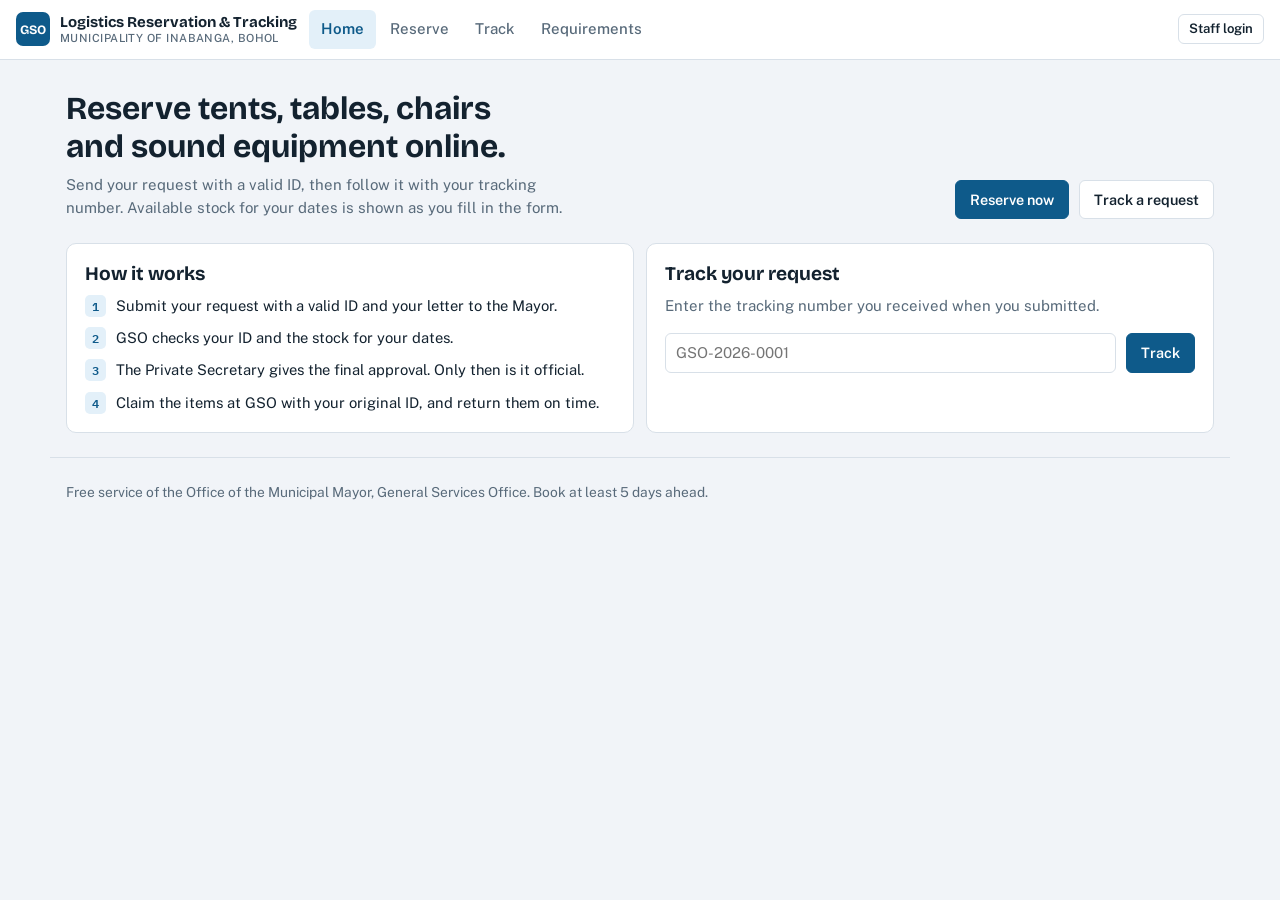
==== index.html @ c882db4a "Add files via upload" ====
<!doctype html>
<html lang="en">
<head>
<meta charset="utf-8">
<meta name="viewport" content="width=device-width,initial-scale=1">
<title>GSO Logistics Reservation & Tracking System</title>
<link rel="stylesheet" href="https://fonts.googleapis.com/css2?family=Bricolage+Grotesque:wght@600;700&family=IBM+Plex+Mono:wght@500&family=Public+Sans:wght@400;500;600&display=swap">
<link rel="stylesheet" href="styles.css?v=4">

</head>
<body>
<div id="app"></div>
<div id="modal"></div>
<div id="lb"></div>
<div id="toast"></div>

<script src="app.js?v=4"></script>

</body>
</html>
---- styles.css ----
/* Layout: top bar + role sidebar + working area; sheet modal for request details. Civic blue on cool neutrals, semantic colors kept separate. */
:root{
  --bg:#f1f4f8;--surface:#ffffff;--surface2:#f6f8fb;--ink:#13222f;--muted:#586a7a;--line:#d8e0e8;
  --accent:#0e5a8a;--accent-ink:#ffffff;--accent-soft:#e3f0f9;
  --ok:#1b7a4b;--warn:#a35c00;--bad:#b3261e;--info:#2f5fb3;
  --f-display:"Bricolage Grotesque","Segoe UI",system-ui,sans-serif;--f-body:"Public Sans","Segoe UI",system-ui,sans-serif;--f-mono:"IBM Plex Mono",ui-monospace,Consolas,monospace;
}
@media (prefers-color-scheme:dark){:root:not([data-theme="light"]){
  --bg:#0e161d;--surface:#16212a;--surface2:#1b2833;--ink:#e5edf3;--muted:#92a4b3;--line:#2a3a47;
  --accent:#5db3e6;--accent-ink:#06202f;--accent-soft:#183446;
  --ok:#55c08a;--warn:#e3a14a;--bad:#f08178;--info:#8fb0f0;color-scheme:dark}}
:root[data-theme="dark"]{
  --bg:#0e161d;--surface:#16212a;--surface2:#1b2833;--ink:#e5edf3;--muted:#92a4b3;--line:#2a3a47;
  --accent:#5db3e6;--accent-ink:#06202f;--accent-soft:#183446;
  --ok:#55c08a;--warn:#e3a14a;--bad:#f08178;--info:#8fb0f0;color-scheme:dark}
*{box-sizing:border-box}
body{background:var(--bg);color:var(--ink);font:15px/1.5 var(--f-body);margin:0}
h1,h2,h3{font-family:var(--f-display);margin:0;line-height:1.2;text-wrap:balance}
h1{font-size:1.65rem}h2{font-size:1.2rem}h3{font-size:1rem}
button,input,select,textarea{font:inherit;color:inherit}
a{color:var(--accent)}
.mono{font-family:var(--f-mono);font-size:.86em}
.muted{color:var(--muted)}
.small{font-size:.86rem}
.wrap{padding-left:max(16px,env(safe-area-inset-left,0px));padding-right:max(16px,env(safe-area-inset-right,0px))}
:focus-visible{outline:3px solid var(--accent);outline-offset:2px}

/* buttons & fields */
.btn{border:1px solid var(--line);background:var(--surface);padding:8px 14px;border-radius:6px;cursor:pointer;font-weight:600;font-size:.9rem}
.btn:hover{border-color:var(--accent)}
.btn.pri{background:var(--accent);color:var(--accent-ink);border-color:var(--accent)}
.btn.bad{color:var(--bad);border-color:color-mix(in srgb,var(--bad) 45%,var(--line))}
.btn.sm{padding:4px 10px;font-size:.82rem}
.btn[disabled]{opacity:.5;cursor:not-allowed}
label.f{display:flex;flex-direction:column;gap:4px;font-size:.84rem;font-weight:600;min-width:0}
label.f>span.hint{font-weight:400;color:var(--muted)}
input[type=text],input[type=password],input[type=email],input[type=tel],input[type=date],input[type=number],select,textarea{width:100%;padding:8px 10px;border:1px solid var(--line);border-radius:6px;background:var(--surface);font-weight:400}
textarea{min-height:70px;resize:vertical}
.grid2{display:grid;grid-template-columns:repeat(2,minmax(0,1fr));gap:12px}
.grid3{display:grid;grid-template-columns:repeat(3,minmax(0,1fr));gap:12px}
@media(max-width:640px){.grid2,.grid3{grid-template-columns:minmax(0,1fr)}}
.row{display:flex;gap:10px;flex-wrap:wrap;align-items:center}
.sp{flex:1}

/* shell */
.top{position:sticky;top:env(safe-area-inset-top,0px);z-index:5;background:var(--surface);border-bottom:1px solid var(--line)}
body::before{content:"";position:fixed;inset:0 0 auto;height:env(safe-area-inset-top,0px);z-index:10;background:var(--surface)}
.top .in{display:flex;align-items:center;gap:12px;padding-block:10px;max-width:1280px;margin:auto}
.brand{display:flex;align-items:center;gap:10px;font-family:var(--f-display);font-weight:700;line-height:1.1}
.brand small{display:block;font:500 .7rem var(--f-body);color:var(--muted);letter-spacing:.04em;text-transform:uppercase}
.mark{width:34px;height:34px;border-radius:7px;background:var(--accent);color:var(--accent-ink);display:grid;place-items:center;font:700 .8rem var(--f-display);flex:none}
.who{text-align:right;line-height:1.2}
.who b{display:block;font-size:.88rem}
.layout{display:grid;grid-template-columns:210px minmax(0,1fr);gap:24px;max-width:1280px;margin:auto;padding-block:20px}
.side{display:flex;flex-direction:column;gap:2px;position:sticky;top:76px;align-self:start}
.side button{text-align:left;background:none;border:0;padding:9px 12px;border-radius:6px;cursor:pointer;font-weight:500;color:var(--muted);display:flex;justify-content:space-between;gap:8px}
.side button:hover{background:var(--surface2);color:var(--ink)}
.side button.on{background:var(--accent-soft);color:var(--accent);font-weight:600}
.cnt{background:var(--bad);color:#fff;border-radius:99px;font-size:.72rem;padding:0 7px;line-height:1.5;font-weight:600}
@media(max-width:820px){
  .layout{grid-template-columns:minmax(0,1fr);gap:12px}
  .side{flex-direction:row;overflow-x:auto;position:static;padding-bottom:4px}
  .side button{white-space:nowrap}
  .who span.role-line{display:none}
}
main{min-width:0;display:flex;flex-direction:column;gap:18px}
.pagehead{display:flex;gap:12px;align-items:flex-end;flex-wrap:wrap}
.pagehead p{margin:4px 0 0;color:var(--muted)}

/* surfaces */
.card{background:var(--surface);border:1px solid var(--line);border-radius:10px;padding:18px;min-width:0}
.card>h2,.card>h3{margin-bottom:10px}
.stats{display:grid;grid-template-columns:repeat(auto-fit,minmax(150px,1fr));gap:12px}
.stat{background:var(--surface);border:1px solid var(--line);border-radius:10px;padding:14px 16px;cursor:default}
.stat b{display:block;font:700 1.9rem var(--f-display);font-variant-numeric:tabular-nums}
.stat span{color:var(--muted);font-size:.84rem}
.stat.alert b{color:var(--bad)}
.tablewrap{overflow-x:auto}
table{border-collapse:collapse;width:100%;font-size:.9rem}
th{text-align:left;font-size:.74rem;letter-spacing:.05em;text-transform:uppercase;color:var(--muted);padding:8px 10px;border-bottom:1px solid var(--line);white-space:nowrap}
td{padding:10px;border-bottom:1px solid var(--line);vertical-align:top}
tr.click{cursor:pointer}tr.click:hover td{background:var(--surface2)}
td.num,th.num{text-align:right;font-variant-numeric:tabular-nums}
.pill{display:inline-block;padding:2px 9px;border-radius:99px;font-size:.76rem;font-weight:600;white-space:nowrap;border:1px solid transparent}
.pill.warn{color:var(--warn);background:color-mix(in srgb,var(--warn) 13%,transparent)}
.pill.bad{color:var(--bad);background:color-mix(in srgb,var(--bad) 12%,transparent)}
.pill.ok{color:var(--ok);background:color-mix(in srgb,var(--ok) 13%,transparent)}
.pill.info{color:var(--info);background:color-mix(in srgb,var(--info) 13%,transparent)}
.pill.accent{color:var(--accent);background:var(--accent-soft)}
.pill.mute{color:var(--muted);background:var(--surface2);border-color:var(--line)}
.flag{color:var(--bad);font-weight:600;font-size:.78rem}
.empty{padding:26px;text-align:center;color:var(--muted)}
.filters{display:flex;gap:8px;flex-wrap:wrap}
.filters input,.filters select{width:auto;min-width:0;flex:1 1 160px;max-width:300px}
.notice{border:1px solid var(--line);border-left:4px solid var(--info);background:var(--surface2);padding:10px 14px;border-radius:6px;font-size:.88rem}
.notice.warn{border-left-color:var(--warn)}.notice.bad{border-left-color:var(--bad)}.notice.ok{border-left-color:var(--ok)}
.errs{border:1px solid var(--bad);background:color-mix(in srgb,var(--bad) 8%,transparent);padding:10px 14px;border-radius:6px;font-size:.88rem}
.errs ul{margin:4px 0 0;padding-left:18px}

/* forms */
.fsec{display:flex;flex-direction:column;gap:14px}
.fsec>h2{display:flex;gap:10px;align-items:baseline}
.fsec>h2 .step{font:600 .78rem var(--f-mono);color:var(--accent);background:var(--accent-soft);padding:2px 8px;border-radius:5px}
.typepick{display:grid;grid-template-columns:repeat(auto-fit,minmax(200px,1fr));gap:10px}
.typepick label{border:1px solid var(--line);border-radius:8px;padding:12px;cursor:pointer;display:flex;gap:10px;align-items:flex-start;background:var(--surface)}
.typepick label:has(input:checked){border-color:var(--accent);background:var(--accent-soft)}
.typepick b{display:block;font-size:.92rem}
.itemrow{display:grid;grid-template-columns:minmax(0,1fr) 110px;gap:12px;align-items:center;padding:8px 0;border-bottom:1px solid var(--line)}
.itemrow:last-child{border:0}
.av{font-size:.8rem;color:var(--muted);display:block}
.av.low{color:var(--bad);font-weight:600}
.slots{display:grid;grid-template-columns:repeat(auto-fit,minmax(230px,1fr));gap:12px}
.slot{border:1px dashed var(--line);border-radius:8px;padding:10px;display:flex;flex-direction:column;gap:8px;background:var(--surface2)}
.slot.done{border-style:solid;border-color:var(--ok)}
.slot .t{font-weight:600;font-size:.84rem}
.slot img{width:100%;max-height:140px;object-fit:cover;border-radius:5px;cursor:zoom-in;border:1px solid var(--line)}
.slot input[type=file]{font-size:.8rem;width:100%}
.reqlist{margin:0;padding-left:18px}
.reqlist li{margin:2px 0}

/* detail sheet */
.overlay{position:fixed;inset:0;background:rgba(8,16,24,.55);z-index:20;display:flex;justify-content:flex-end}
.sheet{background:var(--bg);width:min(760px,100%);height:100%;overflow-y:auto;padding:18px max(16px,env(safe-area-inset-right,0px)) 40px 18px;display:flex;flex-direction:column;gap:14px}
.sheet .hd{display:flex;gap:10px;align-items:flex-start;flex-wrap:wrap}
dl.kv{display:grid;grid-template-columns:130px minmax(0,1fr);gap:6px 12px;margin:0;font-size:.9rem}
dl.kv dt{color:var(--muted)}dl.kv dd{margin:0;overflow-wrap:anywhere}
@media(max-width:520px){dl.kv{grid-template-columns:minmax(0,1fr)}dl.kv dt{margin-top:6px}}
.tl{list-style:none;margin:0;padding:0;display:flex;flex-direction:column;gap:10px}
.tl li{display:grid;grid-template-columns:12px minmax(0,1fr);gap:10px;font-size:.88rem}
.tl li::before{content:"";width:9px;height:9px;border-radius:50%;background:var(--accent);margin-top:6px}
.tl time{color:var(--muted);font-size:.78rem;display:block}
.slip{border:2px solid var(--ink);padding:16px;background:var(--surface);border-radius:4px}
.slip h3{text-align:center;text-transform:uppercase;letter-spacing:.08em;font-size:.9rem}
.slip .sig{display:grid;grid-template-columns:repeat(3,minmax(0,1fr));gap:10px;margin-top:14px;text-align:center;font-size:.8rem}
.slip .sig div{border-top:1px solid var(--ink);padding-top:4px}
.checks{display:flex;flex-direction:column;gap:6px}
.checks label{display:flex;gap:8px;align-items:flex-start;font-size:.9rem;font-weight:400}
.checks input{margin-top:4px}
.bar{height:8px;background:var(--surface2);border-radius:4px;overflow:hidden;border:1px solid var(--line)}
.bar i{display:block;height:100%;background:var(--accent)}
.lb{position:fixed;inset:0;background:rgba(0,0,0,.85);z-index:40;display:grid;place-items:center;padding:20px;cursor:zoom-out}
.lb img{max-width:100%;max-height:100%;border-radius:6px}
.toast{position:fixed;left:50%;bottom:calc(20px + env(safe-area-inset-bottom,0px));transform:translateX(-50%);background:var(--ink);color:var(--bg);padding:10px 18px;border-radius:8px;z-index:50;font-size:.9rem;max-width:90vw}

/* auth */
.auth{display:grid;grid-template-columns:minmax(0,1.05fr) minmax(0,1fr);min-height:100vh}
.auth .l{background:var(--accent);color:var(--accent-ink);padding:48px max(28px,env(safe-area-inset-left,0px));display:flex;flex-direction:column;gap:22px;justify-content:center}
.auth .l h1{font-size:2.1rem}.auth .r h2{margin:0}
.flow{list-style:none;margin:0;padding:0;display:grid;gap:8px;font-size:.92rem}
.flow li{display:grid;grid-template-columns:76px minmax(0,1fr);gap:10px}
.flow b{font:600 .78rem var(--f-mono);background:rgba(255,255,255,.18);border-radius:5px;padding:1px 7px;height:fit-content}
.auth .r{padding:40px max(24px,env(safe-area-inset-right,0px));display:flex;flex-direction:column;gap:16px;justify-content:center;max-width:520px;width:100%;margin:auto}
.tabs{display:flex;gap:4px;border-bottom:1px solid var(--line)}
.tabs button{background:none;border:0;border-bottom:3px solid transparent;padding:8px 14px;cursor:pointer;font-weight:600;color:var(--muted)}
.tabs button.on{color:var(--accent);border-color:var(--accent)}
@media(max-width:820px){.auth{grid-template-columns:minmax(0,1fr)}.auth .l{padding-block:28px}.auth .l h1{font-size:1.6rem}}
@media(prefers-reduced-motion:no-preference){.sheet{animation:slide .18s ease-out}@keyframes slide{from{transform:translateX(30px);opacity:.5}}}

/* public site */
.pubhead{flex-wrap:wrap}
.pubnav{display:flex;gap:2px;flex-wrap:wrap}
.pubnav button{background:none;border:0;padding:8px 12px;border-radius:6px;cursor:pointer;font-weight:500;color:var(--muted)}
.pubnav button:hover{background:var(--surface2);color:var(--ink)}
.pubnav button.on{background:var(--accent-soft);color:var(--accent);font-weight:600}
.pubmain{max-width:1180px;margin:auto;padding-block:24px;display:flex;flex-direction:column;gap:18px}
.pubfoot{max-width:1180px;margin:auto;padding-block:24px 32px;border-top:1px solid var(--line)}
.hero{display:flex;gap:20px;align-items:flex-end;justify-content:space-between;flex-wrap:wrap;padding-block:6px}
.hero h1{font-size:2rem;max-width:22ch}
.hero p{color:var(--muted);max-width:56ch;margin:8px 0 0}
.split{display:grid;grid-template-columns:minmax(0,1fr) 340px;gap:18px;align-items:start}
@media(max-width:960px){.split{grid-template-columns:minmax(0,1fr)}.hero h1{font-size:1.6rem}}
.steps{list-style:none;margin:0;padding:0;display:grid;gap:10px;font-size:.92rem}
.steps li{display:grid;grid-template-columns:auto minmax(0,1fr);gap:10px}
.steps b{font:600 .78rem var(--f-mono);color:var(--accent);background:var(--accent-soft);border-radius:5px;padding:1px 7px;height:fit-content}
.trackcard{border:1px solid var(--line);border-radius:10px;padding:16px;margin-top:12px;background:var(--surface2)}
.done h1{font-size:1.4rem}
.tn{font-size:2rem;font-weight:500;letter-spacing:.04em;color:var(--accent);user-select:all;overflow-wrap:anywhere}

/* calendar */
.cal{display:flex;flex-direction:column;gap:10px}
.calhd{display:flex;align-items:center;gap:8px;flex-wrap:wrap}
.calhd h2{flex:1;min-width:140px;margin:0}
.dow,.days{display:grid;grid-template-columns:repeat(7,minmax(0,1fr));gap:4px}
.dow span{font-size:.72rem;letter-spacing:.05em;text-transform:uppercase;color:var(--muted);text-align:center}
.day{position:relative;min-height:92px;border:1px solid var(--line);background:var(--surface);border-radius:6px;padding:4px 5px;text-align:left;cursor:pointer;display:flex;flex-direction:column;gap:3px;min-width:0;overflow:hidden;font:inherit;color:inherit}
.day:hover{border-color:var(--accent)}
.day.out{visibility:hidden;cursor:default}
.day.past{opacity:.6}
.day.some{background:color-mix(in srgb,var(--accent) 8%,var(--surface))}
.day.ltd{background:color-mix(in srgb,var(--warn) 16%,var(--surface))}
.day.full{background:color-mix(in srgb,var(--bad) 16%,var(--surface))}
.day.sel{outline:2px solid var(--accent);outline-offset:-1px}
.dn{font-size:.8rem;font-weight:600;width:22px;height:22px;display:grid;place-items:center;border-radius:99px}
.day.today .dn{background:var(--accent);color:var(--accent-ink)}
.chips{display:flex;flex-direction:column;gap:2px;min-width:0}
.chip{font-size:.68rem;line-height:1.3;border-radius:4px;padding:1px 5px;white-space:nowrap;overflow:hidden;text-overflow:ellipsis;font-weight:600;display:block}
.chip.warn{color:var(--warn);background:color-mix(in srgb,var(--warn) 16%,transparent)}
.chip.info{color:var(--info);background:color-mix(in srgb,var(--info) 16%,transparent)}
.chip.ok{color:var(--ok);background:color-mix(in srgb,var(--ok) 16%,transparent)}
.chip.accent{color:var(--accent);background:var(--accent-soft)}
.more{font-size:.68rem;color:var(--muted)}
.cn{display:none;font-size:.7rem;font-weight:700;color:var(--accent)}
.legend{display:flex;gap:6px 14px;flex-wrap:wrap;font-size:.76rem;color:var(--muted)}
.lg{display:inline-block;width:10px;height:10px;border-radius:3px;margin-right:5px;border:1px solid var(--line)}
.lg.some{background:color-mix(in srgb,var(--accent) 22%,var(--surface))}
.lg.ltd{background:color-mix(in srgb,var(--warn) 40%,var(--surface))}
.lg.full{background:color-mix(in srgb,var(--bad) 40%,var(--surface))}
.lg.warn{background:var(--warn)}.lg.info{background:var(--info)}.lg.ok{background:var(--ok)}.lg.accent{background:var(--accent)}
.daypanel{border-top:1px solid var(--line);padding-top:12px}
@media(max-width:700px){.day{min-height:52px;align-items:center;padding:3px}.chips,.more{display:none}.cn{display:inline-block}.dow span{font-size:.62rem}}
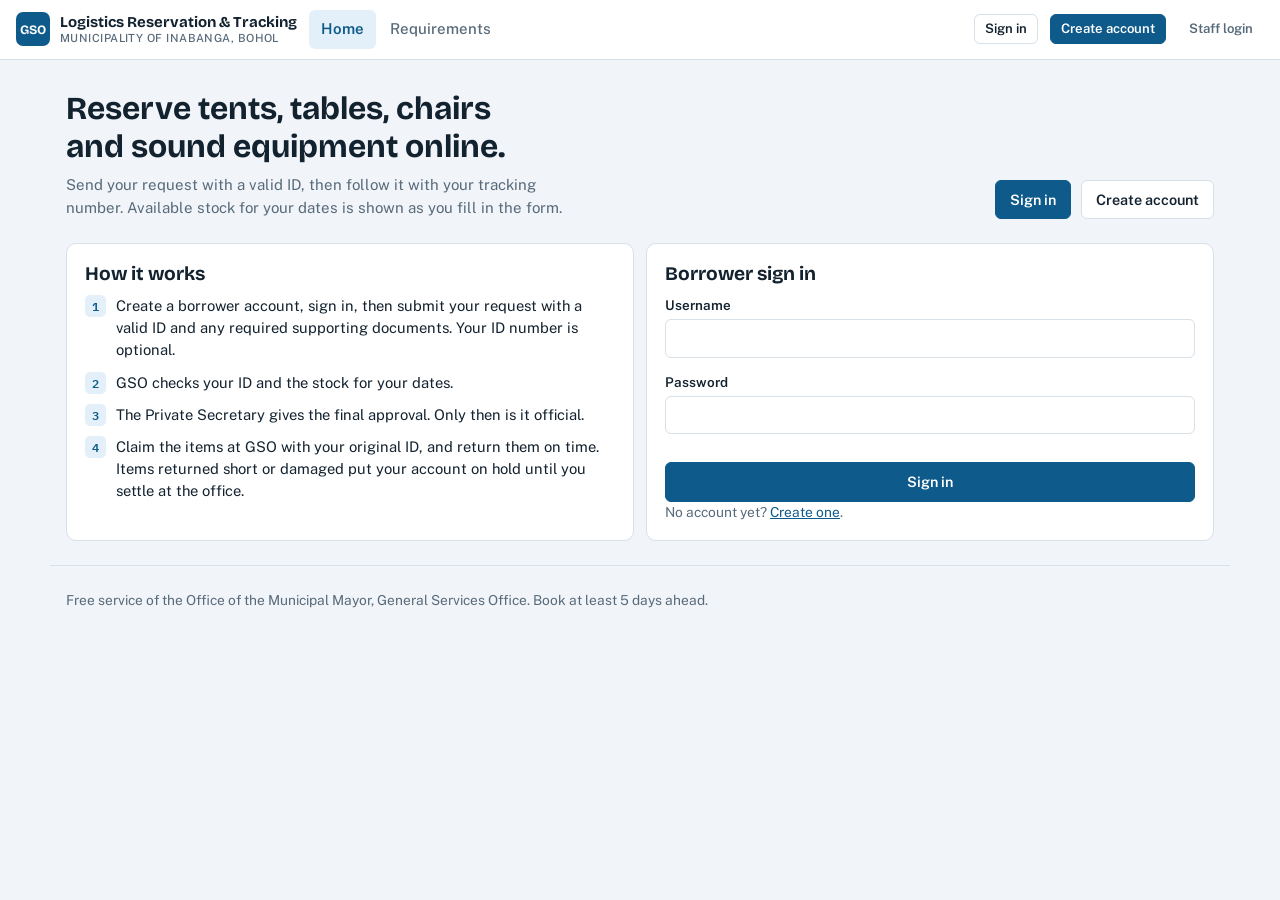
==== commit 6cbf6345: "Initial upload of GSO Reservation System" ====
--- a/index.html
+++ b/index.html
@@ -1,20 +1,24 @@
 <!doctype html>
 <html lang="en">
+
 <head>
-<meta charset="utf-8">
-<meta name="viewport" content="width=device-width,initial-scale=1">
-<title>GSO Logistics Reservation & Tracking System</title>
-<link rel="stylesheet" href="https://fonts.googleapis.com/css2?family=Bricolage+Grotesque:wght@600;700&family=IBM+Plex+Mono:wght@500&family=Public+Sans:wght@400;500;600&display=swap">
-<link rel="stylesheet" href="styles.css?v=4">
+    <meta charset="utf-8">
+    <meta name="viewport" content="width=device-width,initial-scale=1">
+    <title>GSO Logistics Reservation & Tracking System</title>
+    <link rel="stylesheet"
+        href="https://fonts.googleapis.com/css2?family=Bricolage+Grotesque:wght@600;700&family=IBM+Plex+Mono:wght@500&family=Public+Sans:wght@400;500;600&display=swap">
+    <link rel="stylesheet" href="styles.css?v=7">
 
 </head>
+
 <body>
-<div id="app"></div>
-<div id="modal"></div>
-<div id="lb"></div>
-<div id="toast"></div>
+    <div id="app"></div>
+    <div id="modal"></div>
+    <div id="lb"></div>
+    <div id="toast"></div>
 
-<script src="app.js?v=4"></script>
+    <script src="app.js?v=7"></script>
 
 </body>
-</html>
+
+</html>
--- a/styles.css
+++ b/styles.css
@@ -1,210 +1,1388 @@
 /* Layout: top bar + role sidebar + working area; sheet modal for request details. Civic blue on cool neutrals, semantic colors kept separate. */
-:root{
-  --bg:#f1f4f8;--surface:#ffffff;--surface2:#f6f8fb;--ink:#13222f;--muted:#586a7a;--line:#d8e0e8;
-  --accent:#0e5a8a;--accent-ink:#ffffff;--accent-soft:#e3f0f9;
-  --ok:#1b7a4b;--warn:#a35c00;--bad:#b3261e;--info:#2f5fb3;
-  --f-display:"Bricolage Grotesque","Segoe UI",system-ui,sans-serif;--f-body:"Public Sans","Segoe UI",system-ui,sans-serif;--f-mono:"IBM Plex Mono",ui-monospace,Consolas,monospace;
-}
-@media (prefers-color-scheme:dark){:root:not([data-theme="light"]){
-  --bg:#0e161d;--surface:#16212a;--surface2:#1b2833;--ink:#e5edf3;--muted:#92a4b3;--line:#2a3a47;
-  --accent:#5db3e6;--accent-ink:#06202f;--accent-soft:#183446;
-  --ok:#55c08a;--warn:#e3a14a;--bad:#f08178;--info:#8fb0f0;color-scheme:dark}}
-:root[data-theme="dark"]{
-  --bg:#0e161d;--surface:#16212a;--surface2:#1b2833;--ink:#e5edf3;--muted:#92a4b3;--line:#2a3a47;
-  --accent:#5db3e6;--accent-ink:#06202f;--accent-soft:#183446;
-  --ok:#55c08a;--warn:#e3a14a;--bad:#f08178;--info:#8fb0f0;color-scheme:dark}
-*{box-sizing:border-box}
-body{background:var(--bg);color:var(--ink);font:15px/1.5 var(--f-body);margin:0}
-h1,h2,h3{font-family:var(--f-display);margin:0;line-height:1.2;text-wrap:balance}
-h1{font-size:1.65rem}h2{font-size:1.2rem}h3{font-size:1rem}
-button,input,select,textarea{font:inherit;color:inherit}
-a{color:var(--accent)}
-.mono{font-family:var(--f-mono);font-size:.86em}
-.muted{color:var(--muted)}
-.small{font-size:.86rem}
-.wrap{padding-left:max(16px,env(safe-area-inset-left,0px));padding-right:max(16px,env(safe-area-inset-right,0px))}
-:focus-visible{outline:3px solid var(--accent);outline-offset:2px}
+:root {
+  --bg: #f1f4f8;
+  --surface: #ffffff;
+  --surface2: #f6f8fb;
+  --ink: #13222f;
+  --muted: #586a7a;
+  --line: #d8e0e8;
+  --accent: #0e5a8a;
+  --accent-ink: #ffffff;
+  --accent-soft: #e3f0f9;
+  --ok: #1b7a4b;
+  --warn: #a35c00;
+  --bad: #b3261e;
+  --info: #2f5fb3;
+  --f-display: "Bricolage Grotesque", "Segoe UI", system-ui, sans-serif;
+  --f-body: "Public Sans", "Segoe UI", system-ui, sans-serif;
+  --f-mono: "IBM Plex Mono", ui-monospace, Consolas, monospace;
+}
+
+@media (prefers-color-scheme:dark) {
+  :root:not([data-theme="light"]) {
+    --bg: #0e161d;
+    --surface: #16212a;
+    --surface2: #1b2833;
+    --ink: #e5edf3;
+    --muted: #92a4b3;
+    --line: #2a3a47;
+    --accent: #5db3e6;
+    --accent-ink: #06202f;
+    --accent-soft: #183446;
+    --ok: #55c08a;
+    --warn: #e3a14a;
+    --bad: #f08178;
+    --info: #8fb0f0;
+    color-scheme: dark
+  }
+}
+
+:root[data-theme="dark"] {
+  --bg: #0e161d;
+  --surface: #16212a;
+  --surface2: #1b2833;
+  --ink: #e5edf3;
+  --muted: #92a4b3;
+  --line: #2a3a47;
+  --accent: #5db3e6;
+  --accent-ink: #06202f;
+  --accent-soft: #183446;
+  --ok: #55c08a;
+  --warn: #e3a14a;
+  --bad: #f08178;
+  --info: #8fb0f0;
+  color-scheme: dark
+}
+
+* {
+  box-sizing: border-box
+}
+
+body {
+  background: var(--bg);
+  color: var(--ink);
+  font: 15px/1.5 var(--f-body);
+  margin: 0
+}
+
+h1,
+h2,
+h3 {
+  font-family: var(--f-display);
+  margin: 0;
+  line-height: 1.2;
+  text-wrap: balance
+}
+
+h1 {
+  font-size: 1.65rem
+}
+
+h2 {
+  font-size: 1.2rem
+}
+
+h3 {
+  font-size: 1rem
+}
+
+button,
+input,
+select,
+textarea {
+  font: inherit;
+  color: inherit
+}
+
+a {
+  color: var(--accent)
+}
+
+.mono {
+  font-family: var(--f-mono);
+  font-size: .86em
+}
+
+.muted {
+  color: var(--muted)
+}
+
+.small {
+  font-size: .86rem
+}
+
+.wrap {
+  padding-left: max(16px, env(safe-area-inset-left, 0px));
+  padding-right: max(16px, env(safe-area-inset-right, 0px))
+}
+
+:focus-visible {
+  outline: 3px solid var(--accent);
+  outline-offset: 2px
+}
 
 /* buttons & fields */
-.btn{border:1px solid var(--line);background:var(--surface);padding:8px 14px;border-radius:6px;cursor:pointer;font-weight:600;font-size:.9rem}
-.btn:hover{border-color:var(--accent)}
-.btn.pri{background:var(--accent);color:var(--accent-ink);border-color:var(--accent)}
-.btn.bad{color:var(--bad);border-color:color-mix(in srgb,var(--bad) 45%,var(--line))}
-.btn.sm{padding:4px 10px;font-size:.82rem}
-.btn[disabled]{opacity:.5;cursor:not-allowed}
-label.f{display:flex;flex-direction:column;gap:4px;font-size:.84rem;font-weight:600;min-width:0}
-label.f>span.hint{font-weight:400;color:var(--muted)}
-input[type=text],input[type=password],input[type=email],input[type=tel],input[type=date],input[type=number],select,textarea{width:100%;padding:8px 10px;border:1px solid var(--line);border-radius:6px;background:var(--surface);font-weight:400}
-textarea{min-height:70px;resize:vertical}
-.grid2{display:grid;grid-template-columns:repeat(2,minmax(0,1fr));gap:12px}
-.grid3{display:grid;grid-template-columns:repeat(3,minmax(0,1fr));gap:12px}
-@media(max-width:640px){.grid2,.grid3{grid-template-columns:minmax(0,1fr)}}
-.row{display:flex;gap:10px;flex-wrap:wrap;align-items:center}
-.sp{flex:1}
+.btn {
+  border: 1px solid var(--line);
+  background: var(--surface);
+  padding: 8px 14px;
+  border-radius: 6px;
+  cursor: pointer;
+  font-weight: 600;
+  font-size: .9rem
+}
+
+.btn:hover {
+  border-color: var(--accent)
+}
+
+.btn.pri {
+  background: var(--accent);
+  color: var(--accent-ink);
+  border-color: var(--accent)
+}
+
+.btn.bad {
+  color: var(--bad);
+  border-color: color-mix(in srgb, var(--bad) 45%, var(--line))
+}
+
+.btn.sm {
+  padding: 4px 10px;
+  font-size: .82rem
+}
+
+.btn[disabled] {
+  opacity: .5;
+  cursor: not-allowed
+}
+
+label.f {
+  display: flex;
+  flex-direction: column;
+  gap: 4px;
+  font-size: .84rem;
+  font-weight: 600;
+  min-width: 0
+}
+
+label.f>span.hint {
+  font-weight: 400;
+  color: var(--muted)
+}
+
+input[type=text],
+input[type=password],
+input[type=email],
+input[type=tel],
+input[type=date],
+input[type=number],
+select,
+textarea {
+  width: 100%;
+  padding: 8px 10px;
+  border: 1px solid var(--line);
+  border-radius: 6px;
+  background: var(--surface);
+  font-weight: 400
+}
+
+textarea {
+  min-height: 70px;
+  resize: vertical
+}
+
+.grid2 {
+  display: grid;
+  grid-template-columns: repeat(2, minmax(0, 1fr));
+  gap: 12px
+}
+
+.grid3 {
+  display: grid;
+  grid-template-columns: repeat(3, minmax(0, 1fr));
+  gap: 12px
+}
+
+@media(max-width:640px) {
+
+  .grid2,
+  .grid3 {
+    grid-template-columns: minmax(0, 1fr)
+  }
+}
+
+.row {
+  display: flex;
+  gap: 10px;
+  flex-wrap: wrap;
+  align-items: center
+}
+
+.sp {
+  flex: 1
+}
 
 /* shell */
-.top{position:sticky;top:env(safe-area-inset-top,0px);z-index:5;background:var(--surface);border-bottom:1px solid var(--line)}
-body::before{content:"";position:fixed;inset:0 0 auto;height:env(safe-area-inset-top,0px);z-index:10;background:var(--surface)}
-.top .in{display:flex;align-items:center;gap:12px;padding-block:10px;max-width:1280px;margin:auto}
-.brand{display:flex;align-items:center;gap:10px;font-family:var(--f-display);font-weight:700;line-height:1.1}
-.brand small{display:block;font:500 .7rem var(--f-body);color:var(--muted);letter-spacing:.04em;text-transform:uppercase}
-.mark{width:34px;height:34px;border-radius:7px;background:var(--accent);color:var(--accent-ink);display:grid;place-items:center;font:700 .8rem var(--f-display);flex:none}
-.who{text-align:right;line-height:1.2}
-.who b{display:block;font-size:.88rem}
-.layout{display:grid;grid-template-columns:210px minmax(0,1fr);gap:24px;max-width:1280px;margin:auto;padding-block:20px}
-.side{display:flex;flex-direction:column;gap:2px;position:sticky;top:76px;align-self:start}
-.side button{text-align:left;background:none;border:0;padding:9px 12px;border-radius:6px;cursor:pointer;font-weight:500;color:var(--muted);display:flex;justify-content:space-between;gap:8px}
-.side button:hover{background:var(--surface2);color:var(--ink)}
-.side button.on{background:var(--accent-soft);color:var(--accent);font-weight:600}
-.cnt{background:var(--bad);color:#fff;border-radius:99px;font-size:.72rem;padding:0 7px;line-height:1.5;font-weight:600}
-@media(max-width:820px){
-  .layout{grid-template-columns:minmax(0,1fr);gap:12px}
-  .side{flex-direction:row;overflow-x:auto;position:static;padding-bottom:4px}
-  .side button{white-space:nowrap}
-  .who span.role-line{display:none}
-}
-main{min-width:0;display:flex;flex-direction:column;gap:18px}
-.pagehead{display:flex;gap:12px;align-items:flex-end;flex-wrap:wrap}
-.pagehead p{margin:4px 0 0;color:var(--muted)}
+.top {
+  position: sticky;
+  top: env(safe-area-inset-top, 0px);
+  z-index: 5;
+  background: var(--surface);
+  border-bottom: 1px solid var(--line)
+}
+
+body::before {
+  content: "";
+  position: fixed;
+  inset: 0 0 auto;
+  height: env(safe-area-inset-top, 0px);
+  z-index: 10;
+  background: var(--surface)
+}
+
+.top .in {
+  display: flex;
+  align-items: center;
+  gap: 12px;
+  padding-block: 10px;
+  max-width: 1280px;
+  margin: auto
+}
+
+.brand {
+  display: flex;
+  align-items: center;
+  gap: 10px;
+  font-family: var(--f-display);
+  font-weight: 700;
+  line-height: 1.1
+}
+
+.brand small {
+  display: block;
+  font: 500 .7rem var(--f-body);
+  color: var(--muted);
+  letter-spacing: .04em;
+  text-transform: uppercase
+}
+
+.mark {
+  width: 34px;
+  height: 34px;
+  border-radius: 7px;
+  background: var(--accent);
+  color: var(--accent-ink);
+  display: grid;
+  place-items: center;
+  font: 700 .8rem var(--f-display);
+  flex: none
+}
+
+.who {
+  text-align: right;
+  line-height: 1.2
+}
+
+.who b {
+  display: block;
+  font-size: .88rem
+}
+
+.layout {
+  display: grid;
+  grid-template-columns: 210px minmax(0, 1fr);
+  gap: 24px;
+  max-width: 1280px;
+  margin: auto;
+  padding-block: 20px
+}
+
+.side {
+  display: flex;
+  flex-direction: column;
+  gap: 2px;
+  position: sticky;
+  top: 76px;
+  align-self: start
+}
+
+.side button {
+  text-align: left;
+  background: none;
+  border: 0;
+  padding: 9px 12px;
+  border-radius: 6px;
+  cursor: pointer;
+  font-weight: 500;
+  color: var(--muted);
+  display: flex;
+  justify-content: space-between;
+  gap: 8px
+}
+
+.side button:hover {
+  background: var(--surface2);
+  color: var(--ink)
+}
+
+.side button.on {
+  background: var(--accent-soft);
+  color: var(--accent);
+  font-weight: 600
+}
+
+.cnt {
+  background: var(--bad);
+  color: #fff;
+  border-radius: 99px;
+  font-size: .72rem;
+  padding: 0 7px;
+  line-height: 1.5;
+  font-weight: 600
+}
+
+@media(max-width:820px) {
+  .layout {
+    grid-template-columns: minmax(0, 1fr);
+    gap: 12px
+  }
+
+  .side {
+    flex-direction: row;
+    overflow-x: auto;
+    position: static;
+    padding-bottom: 4px
+  }
+
+  .side button {
+    white-space: nowrap
+  }
+
+  .who span.role-line {
+    display: none
+  }
+}
+
+main {
+  min-width: 0;
+  display: flex;
+  flex-direction: column;
+  gap: 18px
+}
+
+.pagehead {
+  display: flex;
+  gap: 12px;
+  align-items: flex-end;
+  flex-wrap: wrap
+}
+
+.pagehead p {
+  margin: 4px 0 0;
+  color: var(--muted)
+}
 
 /* surfaces */
-.card{background:var(--surface);border:1px solid var(--line);border-radius:10px;padding:18px;min-width:0}
-.card>h2,.card>h3{margin-bottom:10px}
-.stats{display:grid;grid-template-columns:repeat(auto-fit,minmax(150px,1fr));gap:12px}
-.stat{background:var(--surface);border:1px solid var(--line);border-radius:10px;padding:14px 16px;cursor:default}
-.stat b{display:block;font:700 1.9rem var(--f-display);font-variant-numeric:tabular-nums}
-.stat span{color:var(--muted);font-size:.84rem}
-.stat.alert b{color:var(--bad)}
-.tablewrap{overflow-x:auto}
-table{border-collapse:collapse;width:100%;font-size:.9rem}
-th{text-align:left;font-size:.74rem;letter-spacing:.05em;text-transform:uppercase;color:var(--muted);padding:8px 10px;border-bottom:1px solid var(--line);white-space:nowrap}
-td{padding:10px;border-bottom:1px solid var(--line);vertical-align:top}
-tr.click{cursor:pointer}tr.click:hover td{background:var(--surface2)}
-td.num,th.num{text-align:right;font-variant-numeric:tabular-nums}
-.pill{display:inline-block;padding:2px 9px;border-radius:99px;font-size:.76rem;font-weight:600;white-space:nowrap;border:1px solid transparent}
-.pill.warn{color:var(--warn);background:color-mix(in srgb,var(--warn) 13%,transparent)}
-.pill.bad{color:var(--bad);background:color-mix(in srgb,var(--bad) 12%,transparent)}
-.pill.ok{color:var(--ok);background:color-mix(in srgb,var(--ok) 13%,transparent)}
-.pill.info{color:var(--info);background:color-mix(in srgb,var(--info) 13%,transparent)}
-.pill.accent{color:var(--accent);background:var(--accent-soft)}
-.pill.mute{color:var(--muted);background:var(--surface2);border-color:var(--line)}
-.flag{color:var(--bad);font-weight:600;font-size:.78rem}
-.empty{padding:26px;text-align:center;color:var(--muted)}
-.filters{display:flex;gap:8px;flex-wrap:wrap}
-.filters input,.filters select{width:auto;min-width:0;flex:1 1 160px;max-width:300px}
-.notice{border:1px solid var(--line);border-left:4px solid var(--info);background:var(--surface2);padding:10px 14px;border-radius:6px;font-size:.88rem}
-.notice.warn{border-left-color:var(--warn)}.notice.bad{border-left-color:var(--bad)}.notice.ok{border-left-color:var(--ok)}
-.errs{border:1px solid var(--bad);background:color-mix(in srgb,var(--bad) 8%,transparent);padding:10px 14px;border-radius:6px;font-size:.88rem}
-.errs ul{margin:4px 0 0;padding-left:18px}
+.card {
+  background: var(--surface);
+  border: 1px solid var(--line);
+  border-radius: 10px;
+  padding: 18px;
+  min-width: 0
+}
+
+.card>h2,
+.card>h3 {
+  margin-bottom: 10px
+}
+
+.stats {
+  display: grid;
+  grid-template-columns: repeat(auto-fit, minmax(150px, 1fr));
+  gap: 12px
+}
+
+.stat {
+  background: var(--surface);
+  border: 1px solid var(--line);
+  border-radius: 10px;
+  padding: 14px 16px;
+  cursor: default
+}
+
+.stat b {
+  display: block;
+  font: 700 1.9rem var(--f-display);
+  font-variant-numeric: tabular-nums
+}
+
+.stat span {
+  color: var(--muted);
+  font-size: .84rem
+}
+
+.stat.alert b {
+  color: var(--bad)
+}
+
+.tablewrap {
+  overflow-x: auto
+}
+
+table {
+  border-collapse: collapse;
+  width: 100%;
+  font-size: .9rem
+}
+
+th {
+  text-align: left;
+  font-size: .74rem;
+  letter-spacing: .05em;
+  text-transform: uppercase;
+  color: var(--muted);
+  padding: 8px 10px;
+  border-bottom: 1px solid var(--line);
+  white-space: nowrap
+}
+
+td {
+  padding: 10px;
+  border-bottom: 1px solid var(--line);
+  vertical-align: top
+}
+
+tr.click {
+  cursor: pointer
+}
+
+tr.click:hover td {
+  background: var(--surface2)
+}
+
+td.num,
+th.num {
+  text-align: right;
+  font-variant-numeric: tabular-nums
+}
+
+.pill {
+  display: inline-block;
+  padding: 2px 9px;
+  border-radius: 99px;
+  font-size: .76rem;
+  font-weight: 600;
+  white-space: nowrap;
+  border: 1px solid transparent
+}
+
+.pill.warn {
+  color: var(--warn);
+  background: color-mix(in srgb, var(--warn) 13%, transparent)
+}
+
+.pill.bad {
+  color: var(--bad);
+  background: color-mix(in srgb, var(--bad) 12%, transparent)
+}
+
+.pill.ok {
+  color: var(--ok);
+  background: color-mix(in srgb, var(--ok) 13%, transparent)
+}
+
+.pill.info {
+  color: var(--info);
+  background: color-mix(in srgb, var(--info) 13%, transparent)
+}
+
+.pill.accent {
+  color: var(--accent);
+  background: var(--accent-soft)
+}
+
+.pill.mute {
+  color: var(--muted);
+  background: var(--surface2);
+  border-color: var(--line)
+}
+
+.flag {
+  color: var(--bad);
+  font-weight: 600;
+  font-size: .78rem
+}
+
+.empty {
+  padding: 26px;
+  text-align: center;
+  color: var(--muted)
+}
+
+.filters {
+  display: flex;
+  gap: 8px;
+  flex-wrap: wrap
+}
+
+.filters input,
+.filters select {
+  width: auto;
+  min-width: 0;
+  flex: 1 1 160px;
+  max-width: 300px
+}
+
+.notice {
+  border: 1px solid var(--line);
+  border-left: 4px solid var(--info);
+  background: var(--surface2);
+  padding: 10px 14px;
+  border-radius: 6px;
+  font-size: .88rem
+}
+
+.notice.warn {
+  border-left-color: var(--warn)
+}
+
+.notice.bad {
+  border-left-color: var(--bad)
+}
+
+.notice.ok {
+  border-left-color: var(--ok)
+}
+
+.errs {
+  border: 1px solid var(--bad);
+  background: color-mix(in srgb, var(--bad) 8%, transparent);
+  padding: 10px 14px;
+  border-radius: 6px;
+  font-size: .88rem
+}
+
+.errs ul {
+  margin: 4px 0 0;
+  padding-left: 18px
+}
 
 /* forms */
-.fsec{display:flex;flex-direction:column;gap:14px}
-.fsec>h2{display:flex;gap:10px;align-items:baseline}
-.fsec>h2 .step{font:600 .78rem var(--f-mono);color:var(--accent);background:var(--accent-soft);padding:2px 8px;border-radius:5px}
-.typepick{display:grid;grid-template-columns:repeat(auto-fit,minmax(200px,1fr));gap:10px}
-.typepick label{border:1px solid var(--line);border-radius:8px;padding:12px;cursor:pointer;display:flex;gap:10px;align-items:flex-start;background:var(--surface)}
-.typepick label:has(input:checked){border-color:var(--accent);background:var(--accent-soft)}
-.typepick b{display:block;font-size:.92rem}
-.itemrow{display:grid;grid-template-columns:minmax(0,1fr) 110px;gap:12px;align-items:center;padding:8px 0;border-bottom:1px solid var(--line)}
-.itemrow:last-child{border:0}
-.av{font-size:.8rem;color:var(--muted);display:block}
-.av.low{color:var(--bad);font-weight:600}
-.slots{display:grid;grid-template-columns:repeat(auto-fit,minmax(230px,1fr));gap:12px}
-.slot{border:1px dashed var(--line);border-radius:8px;padding:10px;display:flex;flex-direction:column;gap:8px;background:var(--surface2)}
-.slot.done{border-style:solid;border-color:var(--ok)}
-.slot .t{font-weight:600;font-size:.84rem}
-.slot img{width:100%;max-height:140px;object-fit:cover;border-radius:5px;cursor:zoom-in;border:1px solid var(--line)}
-.slot input[type=file]{font-size:.8rem;width:100%}
-.reqlist{margin:0;padding-left:18px}
-.reqlist li{margin:2px 0}
+.fsec {
+  display: flex;
+  flex-direction: column;
+  gap: 14px
+}
+
+.fsec>h2 {
+  display: flex;
+  gap: 10px;
+  align-items: baseline
+}
+
+.fsec>h2 .step {
+  font: 600 .78rem var(--f-mono);
+  color: var(--accent);
+  background: var(--accent-soft);
+  padding: 2px 8px;
+  border-radius: 5px
+}
+
+.typepick {
+  display: grid;
+  grid-template-columns: repeat(auto-fit, minmax(200px, 1fr));
+  gap: 10px
+}
+
+.typepick label {
+  border: 1px solid var(--line);
+  border-radius: 8px;
+  padding: 12px;
+  cursor: pointer;
+  display: flex;
+  gap: 10px;
+  align-items: flex-start;
+  background: var(--surface)
+}
+
+.typepick label:has(input:checked) {
+  border-color: var(--accent);
+  background: var(--accent-soft)
+}
+
+.typepick b {
+  display: block;
+  font-size: .92rem
+}
+
+.itemrow {
+  display: grid;
+  grid-template-columns: minmax(0, 1fr) 110px;
+  gap: 12px;
+  align-items: center;
+  padding: 8px 0;
+  border-bottom: 1px solid var(--line)
+}
+
+.itemrow:last-child {
+  border: 0
+}
+
+.av {
+  font-size: .8rem;
+  color: var(--muted);
+  display: block
+}
+
+.av.low {
+  color: var(--bad);
+  font-weight: 600
+}
+
+.slots {
+  display: grid;
+  grid-template-columns: repeat(auto-fit, minmax(230px, 1fr));
+  gap: 12px
+}
+
+.slot {
+  border: 1px dashed var(--line);
+  border-radius: 8px;
+  padding: 10px;
+  display: flex;
+  flex-direction: column;
+  gap: 8px;
+  background: var(--surface2)
+}
+
+.slot.done {
+  border-style: solid;
+  border-color: var(--ok)
+}
+
+.slot .t {
+  font-weight: 600;
+  font-size: .84rem
+}
+
+.slot img {
+  width: 100%;
+  max-height: 140px;
+  object-fit: cover;
+  border-radius: 5px;
+  cursor: zoom-in;
+  border: 1px solid var(--line)
+}
+
+.slot input[type=file] {
+  font-size: .8rem;
+  width: 100%
+}
+
+.reqlist {
+  margin: 0;
+  padding-left: 18px
+}
+
+.reqlist li {
+  margin: 2px 0
+}
 
 /* detail sheet */
-.overlay{position:fixed;inset:0;background:rgba(8,16,24,.55);z-index:20;display:flex;justify-content:flex-end}
-.sheet{background:var(--bg);width:min(760px,100%);height:100%;overflow-y:auto;padding:18px max(16px,env(safe-area-inset-right,0px)) 40px 18px;display:flex;flex-direction:column;gap:14px}
-.sheet .hd{display:flex;gap:10px;align-items:flex-start;flex-wrap:wrap}
-dl.kv{display:grid;grid-template-columns:130px minmax(0,1fr);gap:6px 12px;margin:0;font-size:.9rem}
-dl.kv dt{color:var(--muted)}dl.kv dd{margin:0;overflow-wrap:anywhere}
-@media(max-width:520px){dl.kv{grid-template-columns:minmax(0,1fr)}dl.kv dt{margin-top:6px}}
-.tl{list-style:none;margin:0;padding:0;display:flex;flex-direction:column;gap:10px}
-.tl li{display:grid;grid-template-columns:12px minmax(0,1fr);gap:10px;font-size:.88rem}
-.tl li::before{content:"";width:9px;height:9px;border-radius:50%;background:var(--accent);margin-top:6px}
-.tl time{color:var(--muted);font-size:.78rem;display:block}
-.slip{border:2px solid var(--ink);padding:16px;background:var(--surface);border-radius:4px}
-.slip h3{text-align:center;text-transform:uppercase;letter-spacing:.08em;font-size:.9rem}
-.slip .sig{display:grid;grid-template-columns:repeat(3,minmax(0,1fr));gap:10px;margin-top:14px;text-align:center;font-size:.8rem}
-.slip .sig div{border-top:1px solid var(--ink);padding-top:4px}
-.checks{display:flex;flex-direction:column;gap:6px}
-.checks label{display:flex;gap:8px;align-items:flex-start;font-size:.9rem;font-weight:400}
-.checks input{margin-top:4px}
-.bar{height:8px;background:var(--surface2);border-radius:4px;overflow:hidden;border:1px solid var(--line)}
-.bar i{display:block;height:100%;background:var(--accent)}
-.lb{position:fixed;inset:0;background:rgba(0,0,0,.85);z-index:40;display:grid;place-items:center;padding:20px;cursor:zoom-out}
-.lb img{max-width:100%;max-height:100%;border-radius:6px}
-.toast{position:fixed;left:50%;bottom:calc(20px + env(safe-area-inset-bottom,0px));transform:translateX(-50%);background:var(--ink);color:var(--bg);padding:10px 18px;border-radius:8px;z-index:50;font-size:.9rem;max-width:90vw}
+.overlay {
+  position: fixed;
+  inset: 0;
+  background: rgba(8, 16, 24, .55);
+  z-index: 20;
+  display: flex;
+  justify-content: flex-end
+}
+
+.sheet {
+  background: var(--bg);
+  width: min(760px, 100%);
+  height: 100%;
+  overflow-y: auto;
+  padding: 18px max(16px, env(safe-area-inset-right, 0px)) 40px 18px;
+  display: flex;
+  flex-direction: column;
+  gap: 14px
+}
+
+.sheet .hd {
+  display: flex;
+  gap: 10px;
+  align-items: flex-start;
+  flex-wrap: wrap
+}
+
+dl.kv {
+  display: grid;
+  grid-template-columns: 130px minmax(0, 1fr);
+  gap: 6px 12px;
+  margin: 0;
+  font-size: .9rem
+}
+
+dl.kv dt {
+  color: var(--muted)
+}
+
+dl.kv dd {
+  margin: 0;
+  overflow-wrap: anywhere
+}
+
+@media(max-width:520px) {
+  dl.kv {
+    grid-template-columns: minmax(0, 1fr)
+  }
+
+  dl.kv dt {
+    margin-top: 6px
+  }
+}
+
+.tl {
+  list-style: none;
+  margin: 0;
+  padding: 0;
+  display: flex;
+  flex-direction: column;
+  gap: 10px
+}
+
+.tl li {
+  display: grid;
+  grid-template-columns: 12px minmax(0, 1fr);
+  gap: 10px;
+  font-size: .88rem
+}
+
+.tl li::before {
+  content: "";
+  width: 9px;
+  height: 9px;
+  border-radius: 50%;
+  background: var(--accent);
+  margin-top: 6px
+}
+
+.tl time {
+  color: var(--muted);
+  font-size: .78rem;
+  display: block
+}
+
+.slip {
+  border: 2px solid var(--ink);
+  padding: 16px;
+  background: var(--surface);
+  border-radius: 4px
+}
+
+.slip h3 {
+  text-align: center;
+  text-transform: uppercase;
+  letter-spacing: .08em;
+  font-size: .9rem
+}
+
+.slip .sig {
+  display: grid;
+  grid-template-columns: repeat(3, minmax(0, 1fr));
+  gap: 10px;
+  margin-top: 14px;
+  text-align: center;
+  font-size: .8rem
+}
+
+.slip .sig div {
+  border-top: 1px solid var(--ink);
+  padding-top: 4px
+}
+
+.checks {
+  display: flex;
+  flex-direction: column;
+  gap: 6px
+}
+
+.checks label {
+  display: flex;
+  gap: 8px;
+  align-items: flex-start;
+  font-size: .9rem;
+  font-weight: 400
+}
+
+.checks input {
+  margin-top: 4px
+}
+
+.bar {
+  height: 8px;
+  background: var(--surface2);
+  border-radius: 4px;
+  overflow: hidden;
+  border: 1px solid var(--line)
+}
+
+.bar i {
+  display: block;
+  height: 100%;
+  background: var(--accent)
+}
+
+.lb {
+  position: fixed;
+  inset: 0;
+  background: rgba(0, 0, 0, .85);
+  z-index: 40;
+  display: grid;
+  place-items: center;
+  padding: 20px;
+  cursor: zoom-out
+}
+
+.lb img {
+  max-width: 100%;
+  max-height: 100%;
+  border-radius: 6px
+}
+
+.toast {
+  position: fixed;
+  left: 50%;
+  bottom: calc(20px + env(safe-area-inset-bottom, 0px));
+  transform: translateX(-50%);
+  background: var(--ink);
+  color: var(--bg);
+  padding: 10px 18px;
+  border-radius: 8px;
+  z-index: 50;
+  font-size: .9rem;
+  max-width: 90vw
+}
 
 /* auth */
-.auth{display:grid;grid-template-columns:minmax(0,1.05fr) minmax(0,1fr);min-height:100vh}
-.auth .l{background:var(--accent);color:var(--accent-ink);padding:48px max(28px,env(safe-area-inset-left,0px));display:flex;flex-direction:column;gap:22px;justify-content:center}
-.auth .l h1{font-size:2.1rem}.auth .r h2{margin:0}
-.flow{list-style:none;margin:0;padding:0;display:grid;gap:8px;font-size:.92rem}
-.flow li{display:grid;grid-template-columns:76px minmax(0,1fr);gap:10px}
-.flow b{font:600 .78rem var(--f-mono);background:rgba(255,255,255,.18);border-radius:5px;padding:1px 7px;height:fit-content}
-.auth .r{padding:40px max(24px,env(safe-area-inset-right,0px));display:flex;flex-direction:column;gap:16px;justify-content:center;max-width:520px;width:100%;margin:auto}
-.tabs{display:flex;gap:4px;border-bottom:1px solid var(--line)}
-.tabs button{background:none;border:0;border-bottom:3px solid transparent;padding:8px 14px;cursor:pointer;font-weight:600;color:var(--muted)}
-.tabs button.on{color:var(--accent);border-color:var(--accent)}
-@media(max-width:820px){.auth{grid-template-columns:minmax(0,1fr)}.auth .l{padding-block:28px}.auth .l h1{font-size:1.6rem}}
-@media(prefers-reduced-motion:no-preference){.sheet{animation:slide .18s ease-out}@keyframes slide{from{transform:translateX(30px);opacity:.5}}}
+.auth {
+  display: grid;
+  grid-template-columns: minmax(0, 1.05fr) minmax(0, 1fr);
+  min-height: 100vh
+}
+
+.auth .l {
+  background: var(--accent);
+  color: var(--accent-ink);
+  padding: 48px max(28px, env(safe-area-inset-left, 0px));
+  display: flex;
+  flex-direction: column;
+  gap: 22px;
+  justify-content: center
+}
+
+.auth .l h1 {
+  font-size: 2.1rem
+}
+
+.auth .r h2 {
+  margin: 0
+}
+
+.flow {
+  list-style: none;
+  margin: 0;
+  padding: 0;
+  display: grid;
+  gap: 8px;
+  font-size: .92rem
+}
+
+.flow li {
+  display: grid;
+  grid-template-columns: 76px minmax(0, 1fr);
+  gap: 10px
+}
+
+.flow b {
+  font: 600 .78rem var(--f-mono);
+  background: rgba(255, 255, 255, .18);
+  border-radius: 5px;
+  padding: 1px 7px;
+  height: fit-content
+}
+
+.auth .r {
+  padding: 40px max(24px, env(safe-area-inset-right, 0px));
+  display: flex;
+  flex-direction: column;
+  gap: 16px;
+  justify-content: center;
+  max-width: 520px;
+  width: 100%;
+  margin: auto
+}
+
+.tabs {
+  display: flex;
+  gap: 4px;
+  border-bottom: 1px solid var(--line)
+}
+
+.tabs button {
+  background: none;
+  border: 0;
+  border-bottom: 3px solid transparent;
+  padding: 8px 14px;
+  cursor: pointer;
+  font-weight: 600;
+  color: var(--muted)
+}
+
+.tabs button.on {
+  color: var(--accent);
+  border-color: var(--accent)
+}
+
+@media(max-width:820px) {
+  .auth {
+    grid-template-columns: minmax(0, 1fr)
+  }
+
+  .auth .l {
+    padding-block: 28px
+  }
+
+  .auth .l h1 {
+    font-size: 1.6rem
+  }
+}
+
+@media(prefers-reduced-motion:no-preference) {
+  .sheet {
+    animation: slide .18s ease-out
+  }
+
+  @keyframes slide {
+    from {
+      transform: translateX(30px);
+      opacity: .5
+    }
+  }
+}
 
 /* public site */
-.pubhead{flex-wrap:wrap}
-.pubnav{display:flex;gap:2px;flex-wrap:wrap}
-.pubnav button{background:none;border:0;padding:8px 12px;border-radius:6px;cursor:pointer;font-weight:500;color:var(--muted)}
-.pubnav button:hover{background:var(--surface2);color:var(--ink)}
-.pubnav button.on{background:var(--accent-soft);color:var(--accent);font-weight:600}
-.pubmain{max-width:1180px;margin:auto;padding-block:24px;display:flex;flex-direction:column;gap:18px}
-.pubfoot{max-width:1180px;margin:auto;padding-block:24px 32px;border-top:1px solid var(--line)}
-.hero{display:flex;gap:20px;align-items:flex-end;justify-content:space-between;flex-wrap:wrap;padding-block:6px}
-.hero h1{font-size:2rem;max-width:22ch}
-.hero p{color:var(--muted);max-width:56ch;margin:8px 0 0}
-.split{display:grid;grid-template-columns:minmax(0,1fr) 340px;gap:18px;align-items:start}
-@media(max-width:960px){.split{grid-template-columns:minmax(0,1fr)}.hero h1{font-size:1.6rem}}
-.steps{list-style:none;margin:0;padding:0;display:grid;gap:10px;font-size:.92rem}
-.steps li{display:grid;grid-template-columns:auto minmax(0,1fr);gap:10px}
-.steps b{font:600 .78rem var(--f-mono);color:var(--accent);background:var(--accent-soft);border-radius:5px;padding:1px 7px;height:fit-content}
-.trackcard{border:1px solid var(--line);border-radius:10px;padding:16px;margin-top:12px;background:var(--surface2)}
-.done h1{font-size:1.4rem}
-.tn{font-size:2rem;font-weight:500;letter-spacing:.04em;color:var(--accent);user-select:all;overflow-wrap:anywhere}
+.pubhead {
+  flex-wrap: wrap
+}
+
+.pubnav {
+  display: flex;
+  gap: 2px;
+  flex-wrap: wrap
+}
+
+.pubnav button {
+  background: none;
+  border: 0;
+  padding: 8px 12px;
+  border-radius: 6px;
+  cursor: pointer;
+  font-weight: 500;
+  color: var(--muted)
+}
+
+.pubnav button:hover {
+  background: var(--surface2);
+  color: var(--ink)
+}
+
+.pubnav button.on {
+  background: var(--accent-soft);
+  color: var(--accent);
+  font-weight: 600
+}
+
+.pubmain {
+  max-width: 1180px;
+  margin: auto;
+  padding-block: 24px;
+  display: flex;
+  flex-direction: column;
+  gap: 18px
+}
+
+.pubfoot {
+  max-width: 1180px;
+  margin: auto;
+  padding-block: 24px 32px;
+  border-top: 1px solid var(--line)
+}
+
+.hero {
+  display: flex;
+  gap: 20px;
+  align-items: flex-end;
+  justify-content: space-between;
+  flex-wrap: wrap;
+  padding-block: 6px
+}
+
+.hero h1 {
+  font-size: 2rem;
+  max-width: 22ch
+}
+
+.hero p {
+  color: var(--muted);
+  max-width: 56ch;
+  margin: 8px 0 0
+}
+
+.split {
+  display: grid;
+  grid-template-columns: minmax(0, 1fr) 340px;
+  gap: 18px;
+  align-items: start
+}
+
+@media(max-width:960px) {
+  .split {
+    grid-template-columns: minmax(0, 1fr)
+  }
+
+  .hero h1 {
+    font-size: 1.6rem
+  }
+}
+
+.steps {
+  list-style: none;
+  margin: 0;
+  padding: 0;
+  display: grid;
+  gap: 10px;
+  font-size: .92rem
+}
+
+.steps li {
+  display: grid;
+  grid-template-columns: auto minmax(0, 1fr);
+  gap: 10px
+}
+
+.steps b {
+  font: 600 .78rem var(--f-mono);
+  color: var(--accent);
+  background: var(--accent-soft);
+  border-radius: 5px;
+  padding: 1px 7px;
+  height: fit-content
+}
+
+.trackcard {
+  border: 1px solid var(--line);
+  border-radius: 10px;
+  padding: 16px;
+  margin-top: 12px;
+  background: var(--surface2)
+}
+
+.done h1 {
+  font-size: 1.4rem
+}
+
+.tn {
+  font-size: 2rem;
+  font-weight: 500;
+  letter-spacing: .04em;
+  color: var(--accent);
+  user-select: all;
+  overflow-wrap: anywhere
+}
 
 /* calendar */
-.cal{display:flex;flex-direction:column;gap:10px}
-.calhd{display:flex;align-items:center;gap:8px;flex-wrap:wrap}
-.calhd h2{flex:1;min-width:140px;margin:0}
-.dow,.days{display:grid;grid-template-columns:repeat(7,minmax(0,1fr));gap:4px}
-.dow span{font-size:.72rem;letter-spacing:.05em;text-transform:uppercase;color:var(--muted);text-align:center}
-.day{position:relative;min-height:92px;border:1px solid var(--line);background:var(--surface);border-radius:6px;padding:4px 5px;text-align:left;cursor:pointer;display:flex;flex-direction:column;gap:3px;min-width:0;overflow:hidden;font:inherit;color:inherit}
-.day:hover{border-color:var(--accent)}
-.day.out{visibility:hidden;cursor:default}
-.day.past{opacity:.6}
-.day.some{background:color-mix(in srgb,var(--accent) 8%,var(--surface))}
-.day.ltd{background:color-mix(in srgb,var(--warn) 16%,var(--surface))}
-.day.full{background:color-mix(in srgb,var(--bad) 16%,var(--surface))}
-.day.sel{outline:2px solid var(--accent);outline-offset:-1px}
-.dn{font-size:.8rem;font-weight:600;width:22px;height:22px;display:grid;place-items:center;border-radius:99px}
-.day.today .dn{background:var(--accent);color:var(--accent-ink)}
-.chips{display:flex;flex-direction:column;gap:2px;min-width:0}
-.chip{font-size:.68rem;line-height:1.3;border-radius:4px;padding:1px 5px;white-space:nowrap;overflow:hidden;text-overflow:ellipsis;font-weight:600;display:block}
-.chip.warn{color:var(--warn);background:color-mix(in srgb,var(--warn) 16%,transparent)}
-.chip.info{color:var(--info);background:color-mix(in srgb,var(--info) 16%,transparent)}
-.chip.ok{color:var(--ok);background:color-mix(in srgb,var(--ok) 16%,transparent)}
-.chip.accent{color:var(--accent);background:var(--accent-soft)}
-.more{font-size:.68rem;color:var(--muted)}
-.cn{display:none;font-size:.7rem;font-weight:700;color:var(--accent)}
-.legend{display:flex;gap:6px 14px;flex-wrap:wrap;font-size:.76rem;color:var(--muted)}
-.lg{display:inline-block;width:10px;height:10px;border-radius:3px;margin-right:5px;border:1px solid var(--line)}
-.lg.some{background:color-mix(in srgb,var(--accent) 22%,var(--surface))}
-.lg.ltd{background:color-mix(in srgb,var(--warn) 40%,var(--surface))}
-.lg.full{background:color-mix(in srgb,var(--bad) 40%,var(--surface))}
-.lg.warn{background:var(--warn)}.lg.info{background:var(--info)}.lg.ok{background:var(--ok)}.lg.accent{background:var(--accent)}
-.daypanel{border-top:1px solid var(--line);padding-top:12px}
-@media(max-width:700px){.day{min-height:52px;align-items:center;padding:3px}.chips,.more{display:none}.cn{display:inline-block}.dow span{font-size:.62rem}}
+.cal {
+  display: flex;
+  flex-direction: column;
+  gap: 10px
+}
+
+.calhd {
+  display: flex;
+  align-items: center;
+  gap: 8px;
+  flex-wrap: wrap
+}
+
+.calhd h2 {
+  flex: 1;
+  min-width: 140px;
+  margin: 0
+}
+
+.dow,
+.days {
+  display: grid;
+  grid-template-columns: repeat(7, minmax(0, 1fr));
+  gap: 4px
+}
+
+.dow span {
+  font-size: .72rem;
+  letter-spacing: .05em;
+  text-transform: uppercase;
+  color: var(--muted);
+  text-align: center
+}
+
+.day {
+  position: relative;
+  min-height: 92px;
+  border: 1px solid var(--line);
+  background: var(--surface);
+  border-radius: 6px;
+  padding: 4px 5px;
+  text-align: left;
+  cursor: pointer;
+  display: flex;
+  flex-direction: column;
+  gap: 3px;
+  min-width: 0;
+  overflow: hidden;
+  font: inherit;
+  color: inherit
+}
+
+.day:hover {
+  border-color: var(--accent)
+}
+
+.day.out {
+  visibility: hidden;
+  cursor: default
+}
+
+.day.past {
+  opacity: .6
+}
+
+.day.some {
+  background: color-mix(in srgb, var(--accent) 8%, var(--surface))
+}
+
+.day.ltd {
+  background: color-mix(in srgb, var(--warn) 16%, var(--surface))
+}
+
+.day.full {
+  background: color-mix(in srgb, var(--bad) 16%, var(--surface))
+}
+
+.day.sel {
+  outline: 2px solid var(--accent);
+  outline-offset: -1px
+}
+
+.dn {
+  font-size: .8rem;
+  font-weight: 600;
+  width: 22px;
+  height: 22px;
+  display: grid;
+  place-items: center;
+  border-radius: 99px
+}
+
+.day.today .dn {
+  background: var(--accent);
+  color: var(--accent-ink)
+}
+
+.chips {
+  display: flex;
+  flex-direction: column;
+  gap: 2px;
+  min-width: 0
+}
+
+.chip {
+  font-size: .68rem;
+  line-height: 1.3;
+  border-radius: 4px;
+  padding: 1px 5px;
+  white-space: nowrap;
+  overflow: hidden;
+  text-overflow: ellipsis;
+  font-weight: 600;
+  display: block
+}
+
+.chip.warn {
+  color: var(--warn);
+  background: color-mix(in srgb, var(--warn) 16%, transparent)
+}
+
+.chip.info {
+  color: var(--info);
+  background: color-mix(in srgb, var(--info) 16%, transparent)
+}
+
+.chip.ok {
+  color: var(--ok);
+  background: color-mix(in srgb, var(--ok) 16%, transparent)
+}
+
+.chip.accent {
+  color: var(--accent);
+  background: var(--accent-soft)
+}
+
+.more {
+  font-size: .68rem;
+  color: var(--muted)
+}
+
+.cn {
+  display: none;
+  font-size: .7rem;
+  font-weight: 700;
+  color: var(--accent)
+}
+
+.legend {
+  display: flex;
+  gap: 6px 14px;
+  flex-wrap: wrap;
+  font-size: .76rem;
+  color: var(--muted)
+}
+
+.lg {
+  display: inline-block;
+  width: 10px;
+  height: 10px;
+  border-radius: 3px;
+  margin-right: 5px;
+  border: 1px solid var(--line)
+}
+
+.lg.some {
+  background: color-mix(in srgb, var(--accent) 22%, var(--surface))
+}
+
+.lg.ltd {
+  background: color-mix(in srgb, var(--warn) 40%, var(--surface))
+}
+
+.lg.full {
+  background: color-mix(in srgb, var(--bad) 40%, var(--surface))
+}
+
+.lg.warn {
+  background: var(--warn)
+}
+
+.lg.info {
+  background: var(--info)
+}
+
+.lg.ok {
+  background: var(--ok)
+}
+
+.lg.accent {
+  background: var(--accent)
+}
+
+.daypanel {
+  border-top: 1px solid var(--line);
+  padding-top: 12px
+}
+
+@media(max-width:700px) {
+  .day {
+    min-height: 52px;
+    align-items: center;
+    padding: 3px
+  }
+
+  .chips,
+  .more {
+    display: none
+  }
+
+  .cn {
+    display: inline-block
+  }
+
+  .dow span {
+    font-size: .62rem
+  }
+}
+
+.hold {
+  border: 2px solid var(--bad)
+}
+
+.holdlist {
+  margin: 10px 0;
+  padding-left: 18px
+}
+
+.holdlist li {
+  margin: 6px 0
+}
+
+.chain {
+  list-style: none;
+  margin: 0;
+  padding: 0
+}
+
+.chain li {
+  display: flex;
+  gap: 10px;
+  padding: 8px 0;
+  border-left: 2px solid var(--line);
+  margin-left: 6px;
+  padding-left: 14px;
+  position: relative
+}
+
+.chain .dot {
+  position: absolute;
+  left: -7px;
+  top: 12px;
+  width: 12px;
+  height: 12px;
+  border-radius: 50%;
+  background: var(--ok);
+  border: 2px solid var(--surface)
+}
+
+.chain .wait .dot {
+  background: var(--line)
+}
+
+.chain .bad .dot {
+  background: var(--bad)
+}
+
+.chain .wait {
+  opacity: .75
+}
+
+.chain time {
+  display: block;
+  color: var(--muted);
+  font-size: .78rem
+}
+
+.btn.ghost {
+  border-color: transparent;
+  background: none;
+  color: var(--muted)
+}
